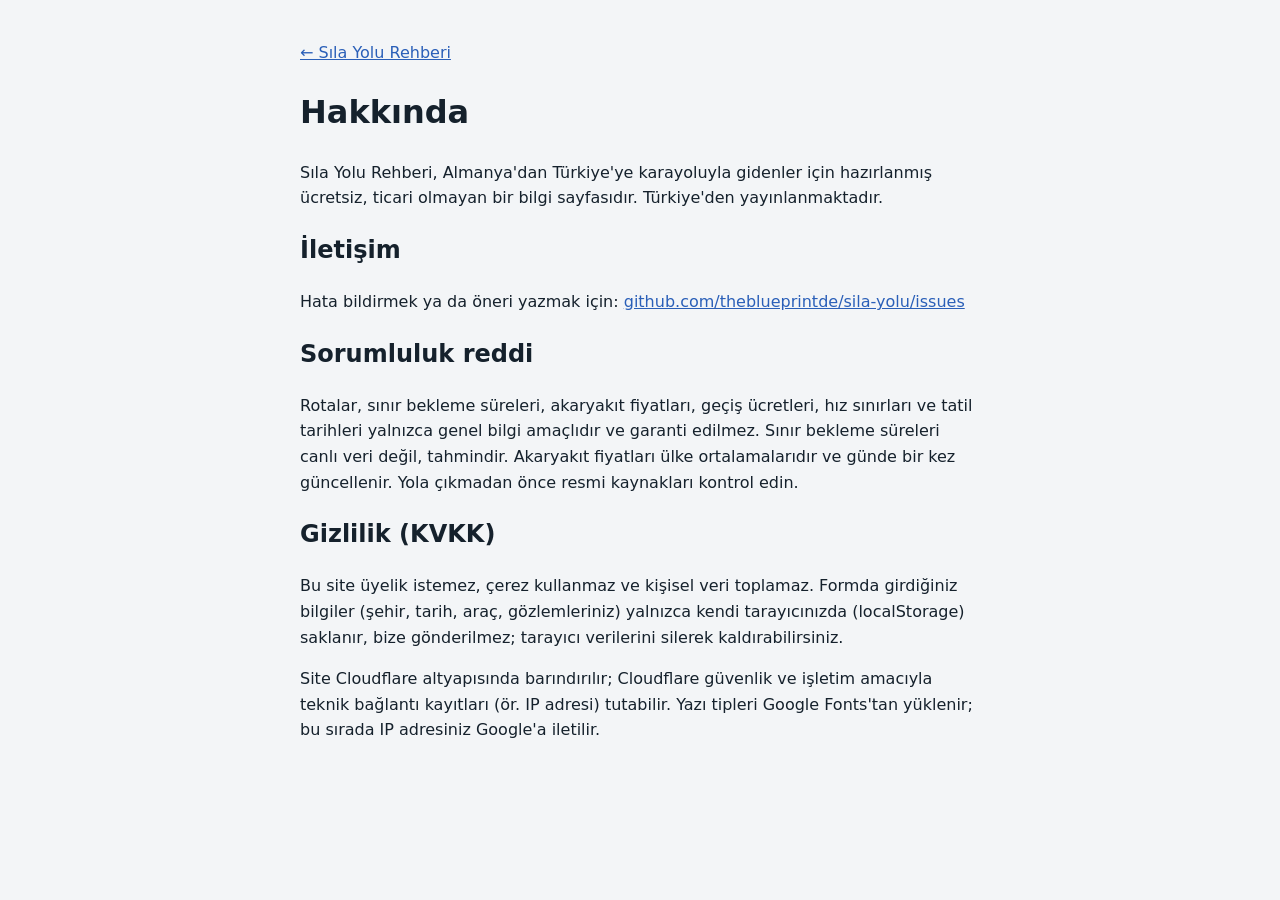
==== hakkinda.html @ c0188beb "Impressum yerine Türkçe Hakkında/gizlilik sayfası Co-Authored-By: Claude Opus 5.5 (1M context) <nore" ====
<!doctype html>
<html lang="tr">
<head><meta charset="utf-8"><meta name="viewport" content="width=device-width,initial-scale=1"><title>Hakkında – Sıla Yolu Rehberi</title>
<style>body{font-family:system-ui,sans-serif;max-width:680px;margin:0 auto;padding:24px 16px;line-height:1.6;color:#15212c;background:#f3f5f7}a{color:#2a5fb8}@media(prefers-color-scheme:dark){body{color:#e5ecf2;background:#0e141c}a{color:#6e9ae6}}</style></head>
<body>
<p><a href="index.html">← Sıla Yolu Rehberi</a></p>
<h1>Hakkında</h1>
<p>Sıla Yolu Rehberi, Almanya'dan Türkiye'ye karayoluyla gidenler için hazırlanmış ücretsiz, ticari olmayan bir bilgi sayfasıdır. Türkiye'den yayınlanmaktadır.</p>
<h2>İletişim</h2>
<p>Hata bildirmek ya da öneri yazmak için: <a href="https://github.com/theblueprintde/sila-yolu/issues">github.com/theblueprintde/sila-yolu/issues</a></p>
<h2>Sorumluluk reddi</h2>
<p>Rotalar, sınır bekleme süreleri, akaryakıt fiyatları, geçiş ücretleri, hız sınırları ve tatil tarihleri yalnızca genel bilgi amaçlıdır ve garanti edilmez. Sınır bekleme süreleri canlı veri değil, tahmindir. Akaryakıt fiyatları ülke ortalamalarıdır ve günde bir kez güncellenir. Yola çıkmadan önce resmi kaynakları kontrol edin.</p>
<h2>Gizlilik (KVKK)</h2>
<p>Bu site üyelik istemez, çerez kullanmaz ve kişisel veri toplamaz. Formda girdiğiniz bilgiler (şehir, tarih, araç, gözlemleriniz) yalnızca kendi tarayıcınızda (localStorage) saklanır, bize gönderilmez; tarayıcı verilerini silerek kaldırabilirsiniz.</p>
<p>Site Cloudflare altyapısında barındırılır; Cloudflare güvenlik ve işletim amacıyla teknik bağlantı kayıtları (ör. IP adresi) tutabilir. Yazı tipleri Google Fonts'tan yüklenir; bu sırada IP adresiniz Google'a iletilir.</p>
</body></html>
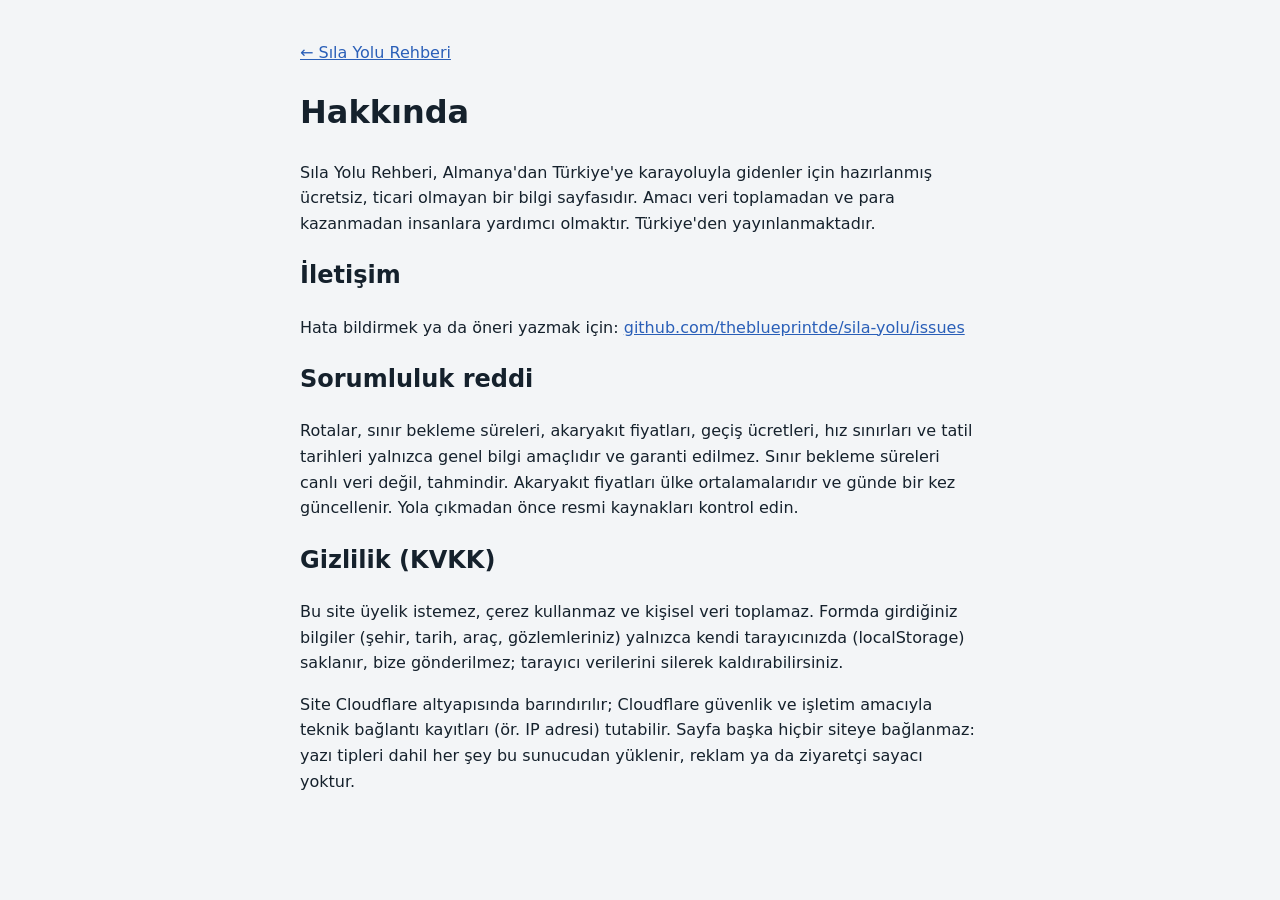
==== commit 4488eef9: "Yazı tiplerini siteye taşı, Google Fonts bağlantısını kaldır Overpass ve Overpass Mono (SIL OFL) fon" ====
--- a/hakkinda.html
+++ b/hakkinda.html
@@ -5,12 +5,12 @@
 <body>
 <p><a href="index.html">← Sıla Yolu Rehberi</a></p>
 <h1>Hakkında</h1>
-<p>Sıla Yolu Rehberi, Almanya'dan Türkiye'ye karayoluyla gidenler için hazırlanmış ücretsiz, ticari olmayan bir bilgi sayfasıdır. Türkiye'den yayınlanmaktadır.</p>
+<p>Sıla Yolu Rehberi, Almanya'dan Türkiye'ye karayoluyla gidenler için hazırlanmış ücretsiz, ticari olmayan bir bilgi sayfasıdır. Amacı veri toplamadan ve para kazanmadan insanlara yardımcı olmaktır. Türkiye'den yayınlanmaktadır.</p>
 <h2>İletişim</h2>
 <p>Hata bildirmek ya da öneri yazmak için: <a href="https://github.com/theblueprintde/sila-yolu/issues">github.com/theblueprintde/sila-yolu/issues</a></p>
 <h2>Sorumluluk reddi</h2>
 <p>Rotalar, sınır bekleme süreleri, akaryakıt fiyatları, geçiş ücretleri, hız sınırları ve tatil tarihleri yalnızca genel bilgi amaçlıdır ve garanti edilmez. Sınır bekleme süreleri canlı veri değil, tahmindir. Akaryakıt fiyatları ülke ortalamalarıdır ve günde bir kez güncellenir. Yola çıkmadan önce resmi kaynakları kontrol edin.</p>
 <h2>Gizlilik (KVKK)</h2>
 <p>Bu site üyelik istemez, çerez kullanmaz ve kişisel veri toplamaz. Formda girdiğiniz bilgiler (şehir, tarih, araç, gözlemleriniz) yalnızca kendi tarayıcınızda (localStorage) saklanır, bize gönderilmez; tarayıcı verilerini silerek kaldırabilirsiniz.</p>
-<p>Site Cloudflare altyapısında barındırılır; Cloudflare güvenlik ve işletim amacıyla teknik bağlantı kayıtları (ör. IP adresi) tutabilir. Yazı tipleri Google Fonts'tan yüklenir; bu sırada IP adresiniz Google'a iletilir.</p>
+<p>Site Cloudflare altyapısında barındırılır; Cloudflare güvenlik ve işletim amacıyla teknik bağlantı kayıtları (ör. IP adresi) tutabilir. Sayfa başka hiçbir siteye bağlanmaz: yazı tipleri dahil her şey bu sunucudan yüklenir, reklam ya da ziyaretçi sayacı yoktur.</p>
 </body></html>
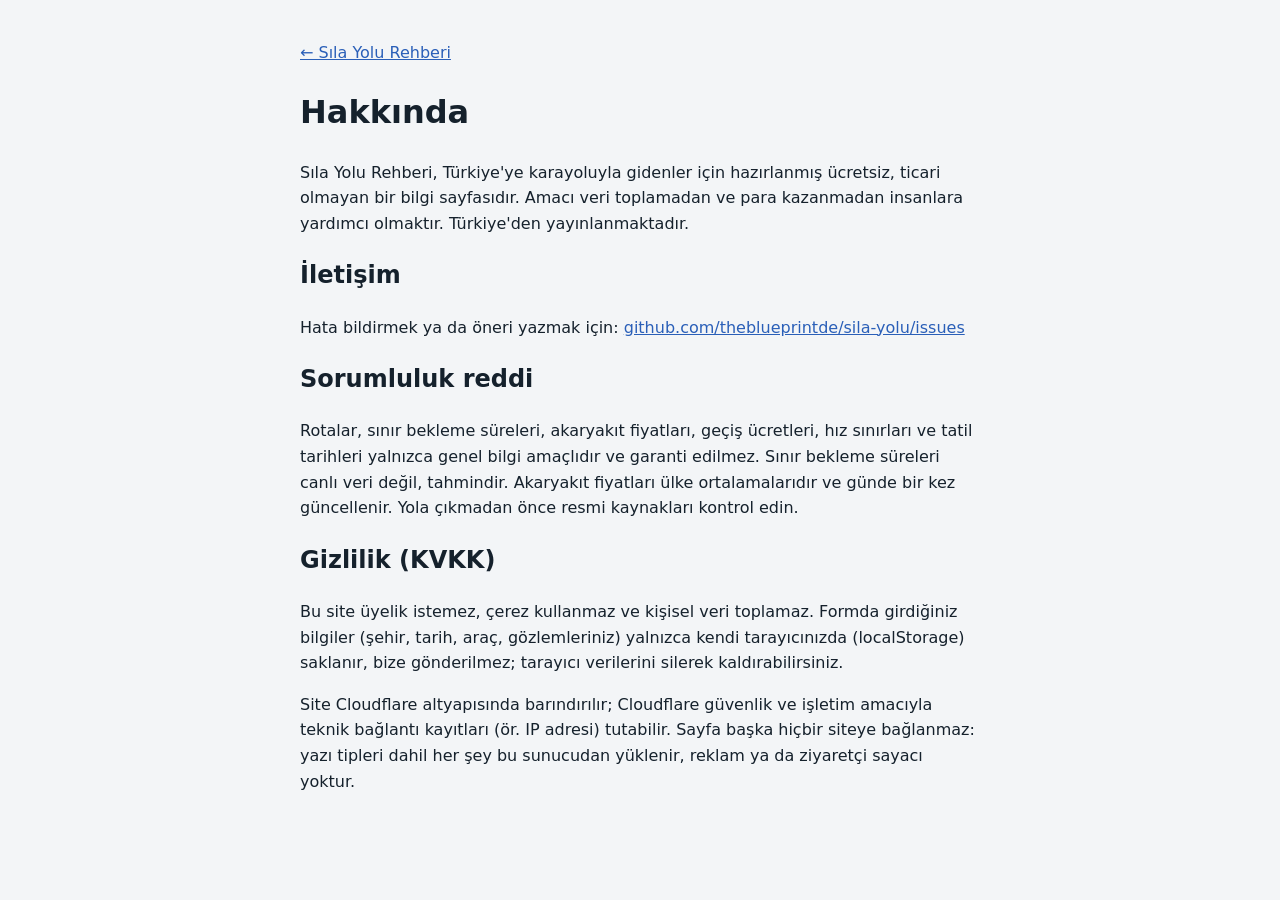
==== commit 87fec9f9: "Hakkında: Almanya ifadesini kaldır Co-Authored-By: Claude Opus 5.5 (1M context) <noreply@anthropic.c" ====
--- a/hakkinda.html
+++ b/hakkinda.html
@@ -5,7 +5,7 @@
 <body>
 <p><a href="index.html">← Sıla Yolu Rehberi</a></p>
 <h1>Hakkında</h1>
-<p>Sıla Yolu Rehberi, Almanya'dan Türkiye'ye karayoluyla gidenler için hazırlanmış ücretsiz, ticari olmayan bir bilgi sayfasıdır. Amacı veri toplamadan ve para kazanmadan insanlara yardımcı olmaktır. Türkiye'den yayınlanmaktadır.</p>
+<p>Sıla Yolu Rehberi, Türkiye'ye karayoluyla gidenler için hazırlanmış ücretsiz, ticari olmayan bir bilgi sayfasıdır. Amacı veri toplamadan ve para kazanmadan insanlara yardımcı olmaktır. Türkiye'den yayınlanmaktadır.</p>
 <h2>İletişim</h2>
 <p>Hata bildirmek ya da öneri yazmak için: <a href="https://github.com/theblueprintde/sila-yolu/issues">github.com/theblueprintde/sila-yolu/issues</a></p>
 <h2>Sorumluluk reddi</h2>
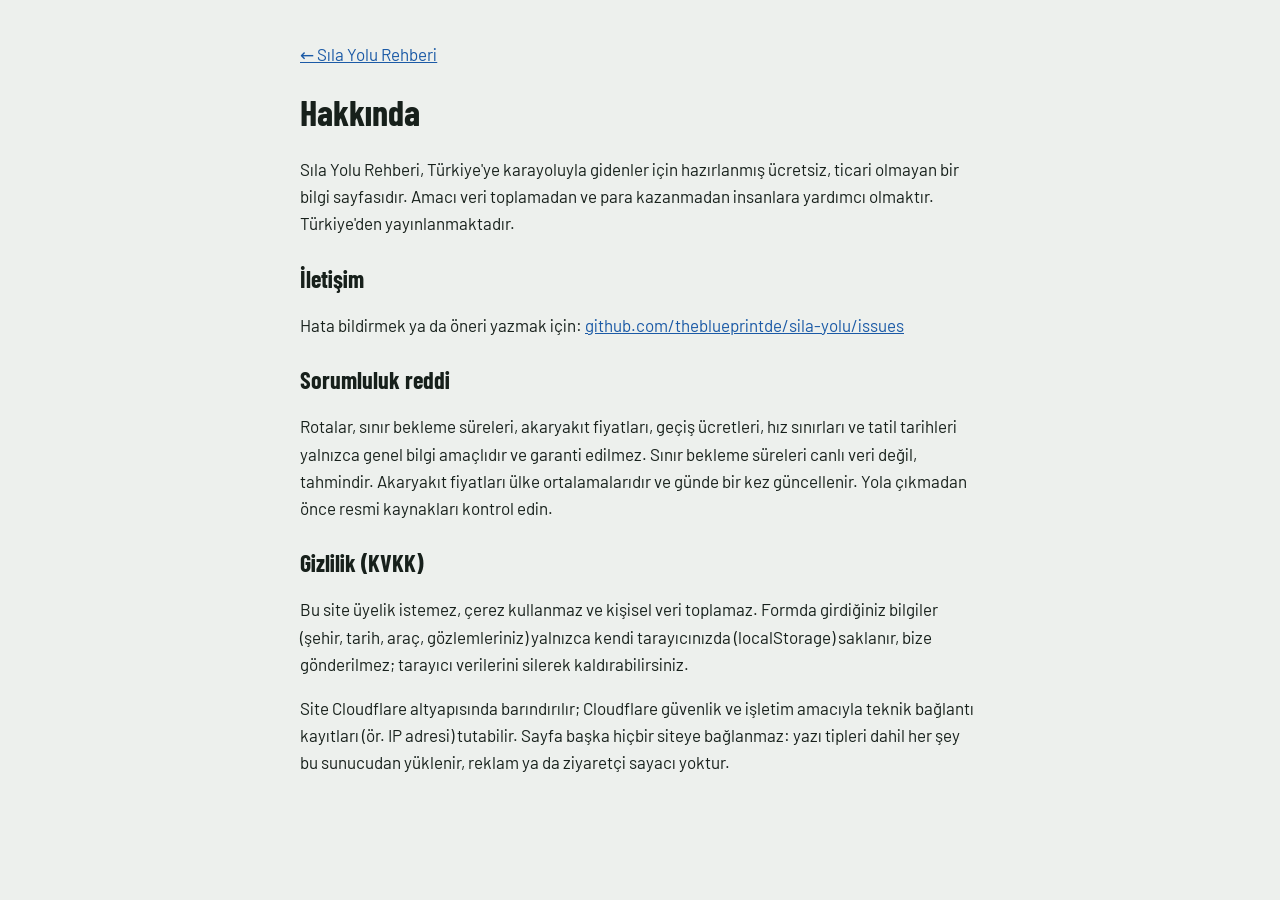
==== commit cc93911f: "Yeni tasarım: tabela başlık, adım çizgisi, Barlow yazı tipleri, sade listeler Rota kartının tamamı t" ====
--- a/hakkinda.html
+++ b/hakkinda.html
@@ -1,7 +1,12 @@
 <!doctype html>
 <html lang="tr">
 <head><meta charset="utf-8"><meta name="viewport" content="width=device-width,initial-scale=1"><title>Hakkında – Sıla Yolu Rehberi</title>
-<style>body{font-family:system-ui,sans-serif;max-width:680px;margin:0 auto;padding:24px 16px;line-height:1.6;color:#15212c;background:#f3f5f7}a{color:#2a5fb8}@media(prefers-color-scheme:dark){body{color:#e5ecf2;background:#0e141c}a{color:#6e9ae6}}</style></head>
+<link rel="stylesheet" href="fonts.css">
+<style>:root{--bg:#edf0ed;--ink:#17201b;--muted:#5a6961;--blue:#1b5aa6;--sign-bg:#0b6b43;--sign-fg:#fff}
+@media(prefers-color-scheme:dark){:root{--bg:#121614;--ink:#e6ebe8;--muted:#98a69e;--blue:#82b2ee;--sign-bg:#14603d;--sign-fg:#f3f7f4;color-scheme:dark}}
+body{font-family:"Barlow",system-ui,sans-serif;font-size:17px;max-width:680px;margin:0 auto;padding:24px 16px 48px;line-height:1.6;color:var(--ink);background:var(--bg)}
+h1,h2{font-family:"Barlow Condensed","Arial Narrow",sans-serif;line-height:1.1}h1{font-size:36px}h2{font-size:24px;margin-top:28px}
+a{color:var(--blue)}</style></head>
 <body>
 <p><a href="index.html">← Sıla Yolu Rehberi</a></p>
 <h1>Hakkında</h1>
--- a/fonts.css
+++ b/fonts.css
@@ -0,0 +1,96 @@
+@font-face {
+  font-family: 'Barlow';
+  font-style: normal;
+  font-display: swap;
+  font-weight: 400;
+  src:url(fonts/barlow-latin-ext-400-normal.woff2) format('woff2');
+  unicode-range: U+0100-02BA,U+02BD-02C5,U+02C7-02CC,U+02CE-02D7,U+02DD-02FF,U+0304,U+0308,U+0329,U+1D00-1DBF,U+1E00-1E9F,U+1EF2-1EFF,U+2020,U+20A0-20AB,U+20AD-20C0,U+2113,U+2C60-2C7F,U+A720-A7FF;
+}
+@font-face {
+  font-family: 'Barlow';
+  font-style: normal;
+  font-display: swap;
+  font-weight: 400;
+  src:url(fonts/barlow-latin-400-normal.woff2) format('woff2');
+  unicode-range: U+0000-00FF,U+0131,U+0152-0153,U+02BB-02BC,U+02C6,U+02DA,U+02DC,U+0304,U+0308,U+0329,U+2000-206F,U+20AC,U+2122,U+2191,U+2193,U+2212,U+2215,U+FEFF,U+FFFD;
+}
+@font-face {
+  font-family: 'Barlow';
+  font-style: normal;
+  font-display: swap;
+  font-weight: 500;
+  src:url(fonts/barlow-latin-ext-500-normal.woff2) format('woff2');
+  unicode-range: U+0100-02BA,U+02BD-02C5,U+02C7-02CC,U+02CE-02D7,U+02DD-02FF,U+0304,U+0308,U+0329,U+1D00-1DBF,U+1E00-1E9F,U+1EF2-1EFF,U+2020,U+20A0-20AB,U+20AD-20C0,U+2113,U+2C60-2C7F,U+A720-A7FF;
+}
+@font-face {
+  font-family: 'Barlow';
+  font-style: normal;
+  font-display: swap;
+  font-weight: 500;
+  src:url(fonts/barlow-latin-500-normal.woff2) format('woff2');
+  unicode-range: U+0000-00FF,U+0131,U+0152-0153,U+02BB-02BC,U+02C6,U+02DA,U+02DC,U+0304,U+0308,U+0329,U+2000-206F,U+20AC,U+2122,U+2191,U+2193,U+2212,U+2215,U+FEFF,U+FFFD;
+}
+@font-face {
+  font-family: 'Barlow';
+  font-style: normal;
+  font-display: swap;
+  font-weight: 600;
+  src:url(fonts/barlow-latin-ext-600-normal.woff2) format('woff2');
+  unicode-range: U+0100-02BA,U+02BD-02C5,U+02C7-02CC,U+02CE-02D7,U+02DD-02FF,U+0304,U+0308,U+0329,U+1D00-1DBF,U+1E00-1E9F,U+1EF2-1EFF,U+2020,U+20A0-20AB,U+20AD-20C0,U+2113,U+2C60-2C7F,U+A720-A7FF;
+}
+@font-face {
+  font-family: 'Barlow';
+  font-style: normal;
+  font-display: swap;
+  font-weight: 600;
+  src:url(fonts/barlow-latin-600-normal.woff2) format('woff2');
+  unicode-range: U+0000-00FF,U+0131,U+0152-0153,U+02BB-02BC,U+02C6,U+02DA,U+02DC,U+0304,U+0308,U+0329,U+2000-206F,U+20AC,U+2122,U+2191,U+2193,U+2212,U+2215,U+FEFF,U+FFFD;
+}
+@font-face {
+  font-family: 'Barlow';
+  font-style: normal;
+  font-display: swap;
+  font-weight: 700;
+  src:url(fonts/barlow-latin-ext-700-normal.woff2) format('woff2');
+  unicode-range: U+0100-02BA,U+02BD-02C5,U+02C7-02CC,U+02CE-02D7,U+02DD-02FF,U+0304,U+0308,U+0329,U+1D00-1DBF,U+1E00-1E9F,U+1EF2-1EFF,U+2020,U+20A0-20AB,U+20AD-20C0,U+2113,U+2C60-2C7F,U+A720-A7FF;
+}
+@font-face {
+  font-family: 'Barlow';
+  font-style: normal;
+  font-display: swap;
+  font-weight: 700;
+  src:url(fonts/barlow-latin-700-normal.woff2) format('woff2');
+  unicode-range: U+0000-00FF,U+0131,U+0152-0153,U+02BB-02BC,U+02C6,U+02DA,U+02DC,U+0304,U+0308,U+0329,U+2000-206F,U+20AC,U+2122,U+2191,U+2193,U+2212,U+2215,U+FEFF,U+FFFD;
+}
+@font-face {
+  font-family: 'Barlow Condensed';
+  font-style: normal;
+  font-display: swap;
+  font-weight: 600;
+  src:url(fonts/barlow-condensed-latin-ext-600-normal.woff2) format('woff2');
+  unicode-range: U+0100-02BA,U+02BD-02C5,U+02C7-02CC,U+02CE-02D7,U+02DD-02FF,U+0304,U+0308,U+0329,U+1D00-1DBF,U+1E00-1E9F,U+1EF2-1EFF,U+2020,U+20A0-20AB,U+20AD-20C0,U+2113,U+2C60-2C7F,U+A720-A7FF;
+}
+@font-face {
+  font-family: 'Barlow Condensed';
+  font-style: normal;
+  font-display: swap;
+  font-weight: 600;
+  src:url(fonts/barlow-condensed-latin-600-normal.woff2) format('woff2');
+  unicode-range: U+0000-00FF,U+0131,U+0152-0153,U+02BB-02BC,U+02C6,U+02DA,U+02DC,U+0304,U+0308,U+0329,U+2000-206F,U+20AC,U+2122,U+2191,U+2193,U+2212,U+2215,U+FEFF,U+FFFD;
+}
+@font-face {
+  font-family: 'Barlow Condensed';
+  font-style: normal;
+  font-display: swap;
+  font-weight: 700;
+  src:url(fonts/barlow-condensed-latin-ext-700-normal.woff2) format('woff2');
+  unicode-range: U+0100-02BA,U+02BD-02C5,U+02C7-02CC,U+02CE-02D7,U+02DD-02FF,U+0304,U+0308,U+0329,U+1D00-1DBF,U+1E00-1E9F,U+1EF2-1EFF,U+2020,U+20A0-20AB,U+20AD-20C0,U+2113,U+2C60-2C7F,U+A720-A7FF;
+}
+@font-face {
+  font-family: 'Barlow Condensed';
+  font-style: normal;
+  font-display: swap;
+  font-weight: 700;
+  src:url(fonts/barlow-condensed-latin-700-normal.woff2) format('woff2');
+  unicode-range: U+0000-00FF,U+0131,U+0152-0153,U+02BB-02BC,U+02C6,U+02DA,U+02DC,U+0304,U+0308,U+0329,U+2000-206F,U+20AC,U+2122,U+2191,U+2193,U+2212,U+2215,U+FEFF,U+FFFD;
+}
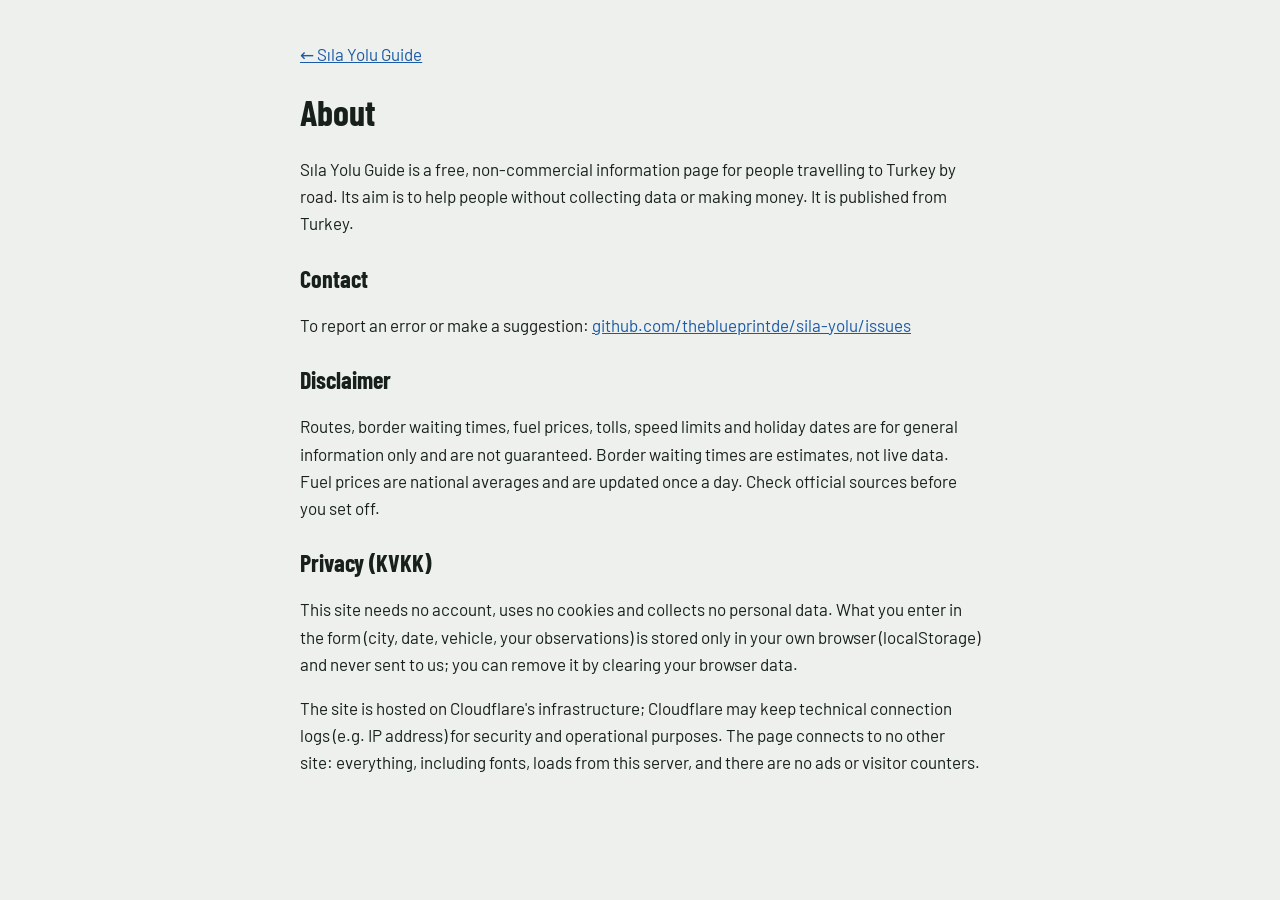
==== commit b7d580dd: "Dil seçeneği: İngilizce, Almanca, Fransızca, Felemenkçe, Lehçe Tarayıcı diline göre otomatik seçim, " ====
--- a/hakkinda.html
+++ b/hakkinda.html
@@ -18,4 +18,9 @@
 <h2>Gizlilik (KVKK)</h2>
 <p>Bu site üyelik istemez, çerez kullanmaz ve kişisel veri toplamaz. Formda girdiğiniz bilgiler (şehir, tarih, araç, gözlemleriniz) yalnızca kendi tarayıcınızda (localStorage) saklanır, bize gönderilmez; tarayıcı verilerini silerek kaldırabilirsiniz.</p>
 <p>Site Cloudflare altyapısında barındırılır; Cloudflare güvenlik ve işletim amacıyla teknik bağlantı kayıtları (ör. IP adresi) tutabilir. Sayfa başka hiçbir siteye bağlanmaz: yazı tipleri dahil her şey bu sunucudan yüklenir, reklam ya da ziyaretçi sayacı yoktur.</p>
+<script id="i18n">(function(){var D={"en":{"<a href=\"index.html\">← Sıla Yolu Rehberi<\/a>":"<a href=\"index.html\">← Sıla Yolu Guide<\/a>","Hakkında":"About","Sıla Yolu Rehberi, Türkiye'ye karayoluyla gidenler için hazırlanmış ücretsiz, ticari olmayan bir bilgi sayfasıdır. Amacı veri toplamadan ve para kazanmadan insanlara yardımcı olmaktır. Türkiye'den yayınlanmaktadır.":"Sıla Yolu Guide is a free, non-commercial information page for people travelling to Turkey by road. Its aim is to help people without collecting data or making money. It is published from Turkey.","İletişim":"Contact","Hata bildirmek ya da öneri yazmak için: <a href=\"https://github.com/theblueprintde/sila-yolu/issues\">github.com/theblueprintde/sila-yolu/issues<\/a>":"To report an error or make a suggestion: <a href=\"https://github.com/theblueprintde/sila-yolu/issues\">github.com/theblueprintde/sila-yolu/issues<\/a>","Sorumluluk reddi":"Disclaimer","Rotalar, sınır bekleme süreleri, akaryakıt fiyatları, geçiş ücretleri, hız sınırları ve tatil tarihleri yalnızca genel bilgi amaçlıdır ve garanti edilmez. Sınır bekleme süreleri canlı veri değil, tahmindir. Akaryakıt fiyatları ülke ortalamalarıdır ve günde bir kez güncellenir. Yola çıkmadan önce resmi kaynakları kontrol edin.":"Routes, border waiting times, fuel prices, tolls, speed limits and holiday dates are for general information only and are not guaranteed. Border waiting times are estimates, not live data. Fuel prices are national averages and are updated once a day. Check official sources before you set off.","Gizlilik (KVKK)":"Privacy (KVKK)","Bu site üyelik istemez, çerez kullanmaz ve kişisel veri toplamaz. Formda girdiğiniz bilgiler (şehir, tarih, araç, gözlemleriniz) yalnızca kendi tarayıcınızda (localStorage) saklanır, bize gönderilmez; tarayıcı verilerini silerek kaldırabilirsiniz.":"This site needs no account, uses no cookies and collects no personal data. What you enter in the form (city, date, vehicle, your observations) is stored only in your own browser (localStorage) and never sent to us; you can remove it by clearing your browser data.","Site Cloudflare altyapısında barındırılır; Cloudflare güvenlik ve işletim amacıyla teknik bağlantı kayıtları (ör. IP adresi) tutabilir. Sayfa başka hiçbir siteye bağlanmaz: yazı tipleri dahil her şey bu sunucudan yüklenir, reklam ya da ziyaretçi sayacı yoktur.":"The site is hosted on Cloudflare's infrastructure; Cloudflare may keep technical connection logs (e.g. IP address) for security and operational purposes. The page connects to no other site: everything, including fonts, loads from this server, and there are no ads or visitor counters.","Hakkında – Sıla Yolu Rehberi":"About – Sıla Yolu Guide"},"de":{"<a href=\"index.html\">← Sıla Yolu Rehberi<\/a>":"<a href=\"index.html\">← Sıla Yolu Ratgeber<\/a>","Hakkında":"Über uns","Sıla Yolu Rehberi, Türkiye'ye karayoluyla gidenler için hazırlanmış ücretsiz, ticari olmayan bir bilgi sayfasıdır. Amacı veri toplamadan ve para kazanmadan insanlara yardımcı olmaktır. Türkiye'den yayınlanmaktadır.":"Der Sıla Yolu Ratgeber ist eine kostenlose, nicht kommerzielle Infoseite für alle, die mit dem Auto in die Türkei fahren. Ziel ist es, Menschen zu helfen, ohne Daten zu sammeln und ohne Geld zu verdienen. Sie wird aus der Türkei betrieben.","İletişim":"Kontakt","Hata bildirmek ya da öneri yazmak için: <a href=\"https://github.com/theblueprintde/sila-yolu/issues\">github.com/theblueprintde/sila-yolu/issues<\/a>":"Fehler melden oder Vorschläge schicken: <a href=\"https://github.com/theblueprintde/sila-yolu/issues\">github.com/theblueprintde/sila-yolu/issues<\/a>","Sorumluluk reddi":"Haftungsausschluss","Rotalar, sınır bekleme süreleri, akaryakıt fiyatları, geçiş ücretleri, hız sınırları ve tatil tarihleri yalnızca genel bilgi amaçlıdır ve garanti edilmez. Sınır bekleme süreleri canlı veri değil, tahmindir. Akaryakıt fiyatları ülke ortalamalarıdır ve günde bir kez güncellenir. Yola çıkmadan önce resmi kaynakları kontrol edin.":"Routen, Wartezeiten an den Grenzen, Spritpreise, Mautgebühren, Tempolimits und Feriendaten dienen nur zur allgemeinen Information und sind ohne Gewähr. Die Wartezeiten an den Grenzen sind keine Live-Daten, sondern Schätzungen. Spritpreise sind Landesdurchschnitte und werden einmal täglich aktualisiert. Prüf vor der Abfahrt die offiziellen Quellen.","Gizlilik (KVKK)":"Datenschutz (KVKK)","Bu site üyelik istemez, çerez kullanmaz ve kişisel veri toplamaz. Formda girdiğiniz bilgiler (şehir, tarih, araç, gözlemleriniz) yalnızca kendi tarayıcınızda (localStorage) saklanır, bize gönderilmez; tarayıcı verilerini silerek kaldırabilirsiniz.":"Diese Seite braucht kein Konto, verwendet keine Cookies und sammelt keine personenbezogenen Daten. Was du ins Formular eingibst (Stadt, Datum, Fahrzeug, deine Beobachtungen), wird nur in deinem eigenen Browser (localStorage) gespeichert und nicht an uns geschickt; du kannst es löschen, indem du deine Browserdaten löschst.","Site Cloudflare altyapısında barındırılır; Cloudflare güvenlik ve işletim amacıyla teknik bağlantı kayıtları (ör. IP adresi) tutabilir. Sayfa başka hiçbir siteye bağlanmaz: yazı tipleri dahil her şey bu sunucudan yüklenir, reklam ya da ziyaretçi sayacı yoktur.":"Die Seite wird bei Cloudflare gehostet; Cloudflare kann aus Sicherheits- und Betriebsgründen technische Verbindungsdaten (z. B. die IP-Adresse) speichern. Die Seite verbindet sich mit keiner anderen Website: Alles, auch die Schriften, wird von diesem Server geladen, es gibt keine Werbung und keinen Besucherzähler.","Hakkında – Sıla Yolu Rehberi":"Über uns – Sıla Yolu Ratgeber"},"fr":{"<a href=\"index.html\">← Sıla Yolu Rehberi<\/a>":"<a href=\"index.html\">← Guide Sıla Yolu<\/a>","Hakkında":"À propos","Sıla Yolu Rehberi, Türkiye'ye karayoluyla gidenler için hazırlanmış ücretsiz, ticari olmayan bir bilgi sayfasıdır. Amacı veri toplamadan ve para kazanmadan insanlara yardımcı olmaktır. Türkiye'den yayınlanmaktadır.":"Le Guide Sıla Yolu est une page d'information gratuite et non commerciale pour ceux qui se rendent en Turquie par la route. Son but est d'aider, sans collecter de données ni gagner d'argent. Il est publié depuis la Turquie.","İletişim":"Contact","Hata bildirmek ya da öneri yazmak için: <a href=\"https://github.com/theblueprintde/sila-yolu/issues\">github.com/theblueprintde/sila-yolu/issues<\/a>":"Pour signaler une erreur ou faire une suggestion : <a href=\"https://github.com/theblueprintde/sila-yolu/issues\">github.com/theblueprintde/sila-yolu/issues<\/a>","Sorumluluk reddi":"Avertissement","Rotalar, sınır bekleme süreleri, akaryakıt fiyatları, geçiş ücretleri, hız sınırları ve tatil tarihleri yalnızca genel bilgi amaçlıdır ve garanti edilmez. Sınır bekleme süreleri canlı veri değil, tahmindir. Akaryakıt fiyatları ülke ortalamalarıdır ve günde bir kez güncellenir. Yola çıkmadan önce resmi kaynakları kontrol edin.":"Les itinéraires, temps d'attente aux frontières, prix du carburant, péages, limitations de vitesse et dates de vacances sont donnés à titre d'information générale uniquement et ne sont pas garantis. Les temps d'attente aux frontières sont des estimations, pas des données en direct. Les prix du carburant sont des moyennes nationales mises à jour une fois par jour. Vérifiez les sources officielles avant de partir.","Gizlilik (KVKK)":"Confidentialité (KVKK)","Bu site üyelik istemez, çerez kullanmaz ve kişisel veri toplamaz. Formda girdiğiniz bilgiler (şehir, tarih, araç, gözlemleriniz) yalnızca kendi tarayıcınızda (localStorage) saklanır, bize gönderilmez; tarayıcı verilerini silerek kaldırabilirsiniz.":"Ce site ne demande pas d'inscription, n'utilise pas de cookies et ne collecte aucune donnée personnelle. Les informations saisies dans le formulaire (ville, date, véhicule, vos observations) sont stockées uniquement dans votre navigateur (localStorage) et ne nous sont pas envoyées ; vous pouvez les supprimer en effaçant les données du navigateur.","Site Cloudflare altyapısında barındırılır; Cloudflare güvenlik ve işletim amacıyla teknik bağlantı kayıtları (ör. IP adresi) tutabilir. Sayfa başka hiçbir siteye bağlanmaz: yazı tipleri dahil her şey bu sunucudan yüklenir, reklam ya da ziyaretçi sayacı yoktur.":"Le site est hébergé chez Cloudflare ; Cloudflare peut conserver des journaux de connexion techniques (p. ex. adresse IP) à des fins de sécurité et d'exploitation. La page ne se connecte à aucun autre site : tout, y compris les polices, est chargé depuis ce serveur ; il n'y a ni publicité ni compteur de visites.","Hakkında – Sıla Yolu Rehberi":"À propos – Guide Sıla Yolu"},"nl":{"<a href=\"index.html\">← Sıla Yolu Rehberi<\/a>":"<a href=\"index.html\">← Sıla Yolu Gids<\/a>","Hakkında":"Over","Sıla Yolu Rehberi, Türkiye'ye karayoluyla gidenler için hazırlanmış ücretsiz, ticari olmayan bir bilgi sayfasıdır. Amacı veri toplamadan ve para kazanmadan insanlara yardımcı olmaktır. Türkiye'den yayınlanmaktadır.":"Sıla Yolu Gids is een gratis, niet-commerciële infopagina voor wie over de weg naar Turkije rijdt. Het doel is mensen te helpen zonder gegevens te verzamelen of geld te verdienen. De site wordt vanuit Turkije gepubliceerd.","İletişim":"Contact","Hata bildirmek ya da öneri yazmak için: <a href=\"https://github.com/theblueprintde/sila-yolu/issues\">github.com/theblueprintde/sila-yolu/issues<\/a>":"Fout melden of suggestie doen: <a href=\"https://github.com/theblueprintde/sila-yolu/issues\">github.com/theblueprintde/sila-yolu/issues<\/a>","Sorumluluk reddi":"Disclaimer","Rotalar, sınır bekleme süreleri, akaryakıt fiyatları, geçiş ücretleri, hız sınırları ve tatil tarihleri yalnızca genel bilgi amaçlıdır ve garanti edilmez. Sınır bekleme süreleri canlı veri değil, tahmindir. Akaryakıt fiyatları ülke ortalamalarıdır ve günde bir kez güncellenir. Yola çıkmadan önce resmi kaynakları kontrol edin.":"Routes, wachttijden aan de grens, brandstofprijzen, tol, maximumsnelheden en vakantiedata zijn alleen algemene informatie en worden niet gegarandeerd. Wachttijden aan de grens zijn geen live data, maar schattingen. Brandstofprijzen zijn landelijke gemiddelden en worden één keer per dag bijgewerkt. Check vóór vertrek de officiële bronnen.","Gizlilik (KVKK)":"Privacy (KVKK)","Bu site üyelik istemez, çerez kullanmaz ve kişisel veri toplamaz. Formda girdiğiniz bilgiler (şehir, tarih, araç, gözlemleriniz) yalnızca kendi tarayıcınızda (localStorage) saklanır, bize gönderilmez; tarayıcı verilerini silerek kaldırabilirsiniz.":"Deze site vraagt geen account, gebruikt geen cookies en verzamelt geen persoonsgegevens. Wat je in het formulier invult (stad, datum, voertuig, je waarnemingen) wordt alleen in je eigen browser (localStorage) bewaard en niet naar ons gestuurd; je kunt het wissen door je browsergegevens te verwijderen.","Site Cloudflare altyapısında barındırılır; Cloudflare güvenlik ve işletim amacıyla teknik bağlantı kayıtları (ör. IP adresi) tutabilir. Sayfa başka hiçbir siteye bağlanmaz: yazı tipleri dahil her şey bu sunucudan yüklenir, reklam ya da ziyaretçi sayacı yoktur.":"De site wordt gehost op Cloudflare; Cloudflare kan voor beveiliging en beheer technische verbindingsgegevens (bijv. IP-adres) bijhouden. De pagina maakt geen verbinding met andere sites: alles, ook de lettertypen, wordt van deze server geladen, en er zijn geen advertenties of bezoekerstellers.","Hakkında – Sıla Yolu Rehberi":"Over – Sıla Yolu Gids"},"pl":{"<a href=\"index.html\">← Sıla Yolu Rehberi<\/a>":"<a href=\"index.html\">← Przewodnik Sıla Yolu<\/a>","Hakkında":"O stronie","Sıla Yolu Rehberi, Türkiye'ye karayoluyla gidenler için hazırlanmış ücretsiz, ticari olmayan bir bilgi sayfasıdır. Amacı veri toplamadan ve para kazanmadan insanlara yardımcı olmaktır. Türkiye'den yayınlanmaktadır.":"Przewodnik Sıla Yolu to darmowa, niekomercyjna strona informacyjna dla osób jadących do Turcji samochodem. Jej celem jest pomaganie ludziom bez zbierania danych i bez zarabiania. Jest publikowana z Turcji.","İletişim":"Kontakt","Hata bildirmek ya da öneri yazmak için: <a href=\"https://github.com/theblueprintde/sila-yolu/issues\">github.com/theblueprintde/sila-yolu/issues<\/a>":"Aby zgłosić błąd lub napisać sugestię: <a href=\"https://github.com/theblueprintde/sila-yolu/issues\">github.com/theblueprintde/sila-yolu/issues<\/a>","Sorumluluk reddi":"Zastrzeżenie","Rotalar, sınır bekleme süreleri, akaryakıt fiyatları, geçiş ücretleri, hız sınırları ve tatil tarihleri yalnızca genel bilgi amaçlıdır ve garanti edilmez. Sınır bekleme süreleri canlı veri değil, tahmindir. Akaryakıt fiyatları ülke ortalamalarıdır ve günde bir kez güncellenir. Yola çıkmadan önce resmi kaynakları kontrol edin.":"Trasy, czasy oczekiwania na granicy, ceny paliw, opłaty drogowe, ograniczenia prędkości i terminy świąt mają wyłącznie charakter informacyjny i nie są gwarantowane. Czasy oczekiwania na granicy to szacunki, nie dane na żywo. Ceny paliw to średnie krajowe aktualizowane raz dziennie. Przed wyjazdem sprawdź oficjalne źródła.","Gizlilik (KVKK)":"Prywatność (KVKK)","Bu site üyelik istemez, çerez kullanmaz ve kişisel veri toplamaz. Formda girdiğiniz bilgiler (şehir, tarih, araç, gözlemleriniz) yalnızca kendi tarayıcınızda (localStorage) saklanır, bize gönderilmez; tarayıcı verilerini silerek kaldırabilirsiniz.":"Ta strona nie wymaga rejestracji, nie używa ciasteczek i nie zbiera danych osobowych. Dane wpisane w formularzu (miasto, data, pojazd, twoje obserwacje) są zapisywane tylko w twojej przeglądarce (localStorage) i nie są do nas wysyłane; możesz je usunąć, czyszcząc dane przeglądarki.","Site Cloudflare altyapısında barındırılır; Cloudflare güvenlik ve işletim amacıyla teknik bağlantı kayıtları (ör. IP adresi) tutabilir. Sayfa başka hiçbir siteye bağlanmaz: yazı tipleri dahil her şey bu sunucudan yüklenir, reklam ya da ziyaretçi sayacı yoktur.":"Strona jest hostowana na infrastrukturze Cloudflare; Cloudflare może przechowywać techniczne logi połączeń (np. adres IP) w celach bezpieczeństwa i obsługi. Strona nie łączy się z żadną inną witryną: wszystko, łącznie z czcionkami, ładuje się z tego serwera, nie ma reklam ani liczników odwiedzin.","Hakkında – Sıla Yolu Rehberi":"O stronie – Przewodnik Sıla Yolu"}};var L;try{L=JSON.parse(localStorage.getItem("silayolu:lang"))}catch(e){}
+if(!L){var ls=navigator.languages||[navigator.language||"tr"];for(var i=0;i<ls.length;i++){var k=String(ls[i]).slice(0,2).toLowerCase();if(k==="tr"||D[k]){L=k;break}}}
+if(!L||!D[L])return;document.documentElement.lang=L;var d=D[L];
+document.querySelectorAll("h1,h2,p").forEach(function(el){var k=el.innerHTML.trim();if(d[k])el.innerHTML=d[k]});
+if(d["Hakkında – Sıla Yolu Rehberi"])document.title=d["Hakkında – Sıla Yolu Rehberi"];})();</script>
 </body></html>
